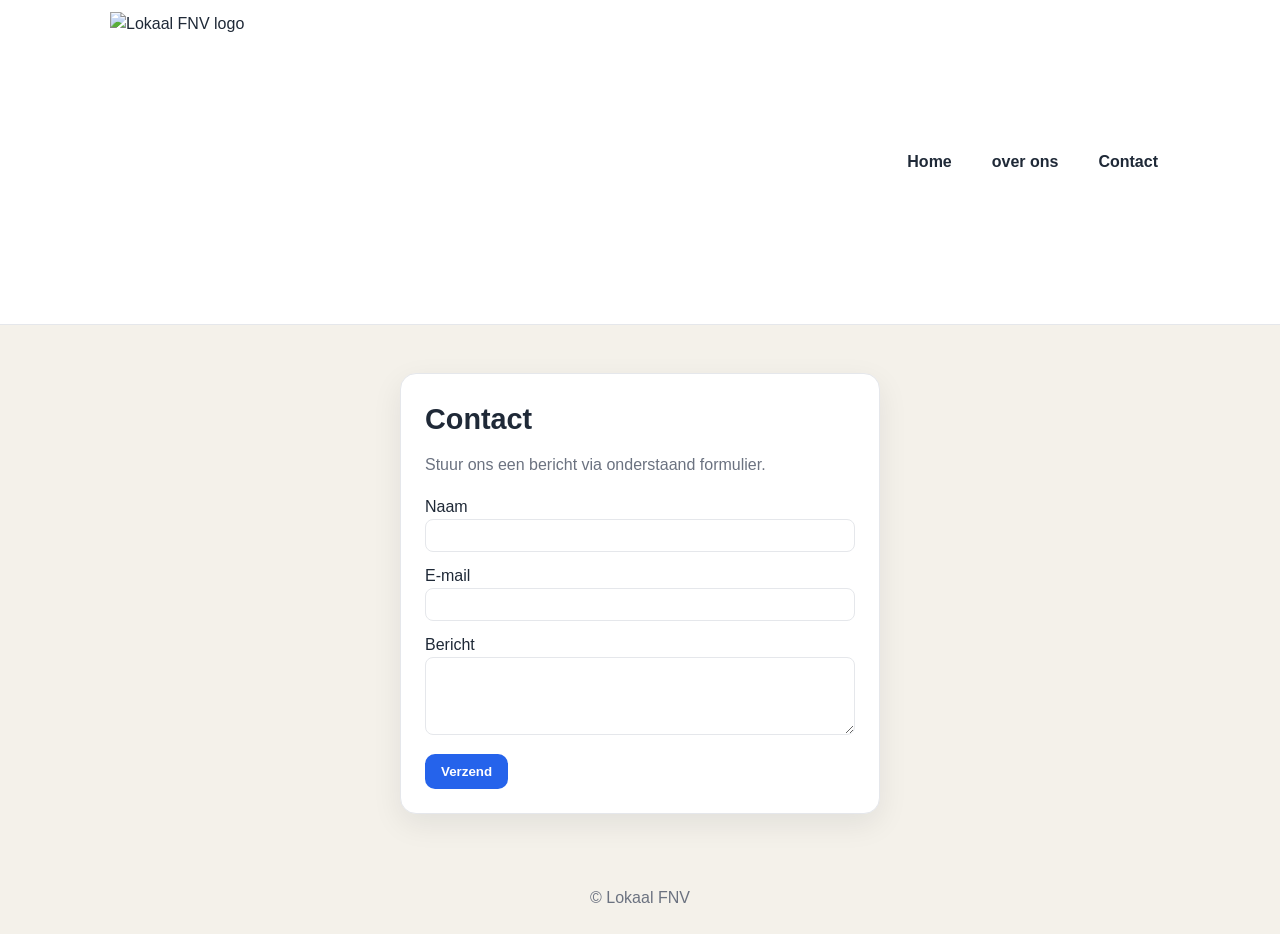
==== contact.html @ c1ed629d "comments and stuff" ====
<!doctype html>
<html lang="nl">
<head>
  <meta charset="utf-8">
  <meta name="viewport" content="width=device-width,initial-scale=1">
  <title>Contact</title>
  <!-- Stylesheet: shared site styles -->
  <link rel="stylesheet" href="style.css">
</head>
<body>
  <!-- Site header: contains logo and main navigation -->
  <header class="site-header">
    <nav class="navbar" role="navigation" aria-label="Main navigation">
      <div class="logo-space">
        <img src="LokaalFNV.jpg" alt="Lokaal FNV logo">
      </div>

      <ul class="nav-links">
        <li><a href="index.html">Home</a></li>
        <li><a href="overons.html">over ons</a></li>
        <li><a href="contact.html">Contact</a></li>
      </ul>
    </nav>
  </header>

  <!-- Main content: contact form inside a card -->
  <main class="card">
    <h1>Contact</h1>
    <p>Stuur ons een bericht via onderstaand formulier.</p>
    <form action="#" method="post">
      <div style="margin-bottom:12px">
        <label for="name">Naam</label><br>
        <input id="name" name="name" type="text" style="width:100%;padding:8px;border:1px solid var(--border);border-radius:8px">
      </div>
      <div style="margin-bottom:12px">
        <label for="email">E-mail</label><br>
        <input id="email" name="email" type="email" style="width:100%;padding:8px;border:1px solid var(--border);border-radius:8px">
      </div>
      <div style="margin-bottom:12px">
        <label for="message">Bericht</label><br>
        <textarea id="message" name="message" rows="4" style="width:100%;padding:8px;border:1px solid var(--border);border-radius:8px"></textarea>
      </div>
      <button type="submit">Verzend</button>
    </form>
  </main>

  <!-- Footer: site copyright / small info -->
  <footer style="text-align:center;padding:24px;color:var(--muted)">© Lokaal FNV</footer>
</body>
</html>
---- style.css ----
/* Theme variables: colors and shared tokens used across the site */
:root {
  --bg: #f4f1ea;
  --panel: #ffffff;
  --text: #1f2937;
  --muted: #6b7280;
  --accent: #2563eb;
  --accent-soft: #dbeafe;
  --border: #e5e7eb;
}

/* Global reset and box sizing */
* { box-sizing: border-box; }

/* Base page styles */
body {
  margin: 0;
  font-family: Arial, sans-serif;
  background: var(--bg);
  color: var(--text);
  line-height: 1.5;
}

/* Reusable card component used for hero and content panels */
.card {
  max-width: 480px;
  margin: 48px auto;
  padding: 24px;
  background: var(--panel);
  border: 1px solid var(--border);
  border-radius: 16px;
  box-shadow: 0 10px 30px rgba(15, 23, 42, 0.08);
}

/* Headings */
h1 {
  margin: 0 0 12px;
  font-size: 1.8rem;
}

/* Paragraph / muted text */
p {
  margin: 0 0 18px;
  color: var(--muted);
}

/* Primary button */
button {
  border: 0;
  border-radius: 10px;
  padding: 10px 16px;
  background: var(--accent);
  color: white;
  font-weight: 600;
  cursor: pointer;
}

button:hover {
  background: #1d4ed8;
}

/* Header / Navigation styles (logo + links) */
.site-header {
  background: var(--panel);
  border-bottom: 1px solid var(--border);
}
.navbar {
  display: flex;
  align-items: center;
  justify-content: space-between;
  max-width: 1100px;
  margin: 0 auto;
  padding: 12px 20px;
}
.logo-space img {
  height: 300px;
  width: auto;
  display: block;
}
.nav-links {
  list-style: none;
  margin: 0;
  padding: 0;
  display: flex;
  gap: 16px;
}
.nav-links a {
  text-decoration: none;
  color: var(--text);
  padding: 8px 12px;
  border-radius: 8px;
  font-weight: 600;
}
.nav-links a:hover {
  background: var(--accent-soft);
  color: var(--accent);
}

/* Responsive tweaks */
@media (max-width: 600px) {
  .nav-links { display: none; }
  .logo-space img { height: 36px; }
  .card { margin: 20px; }
}
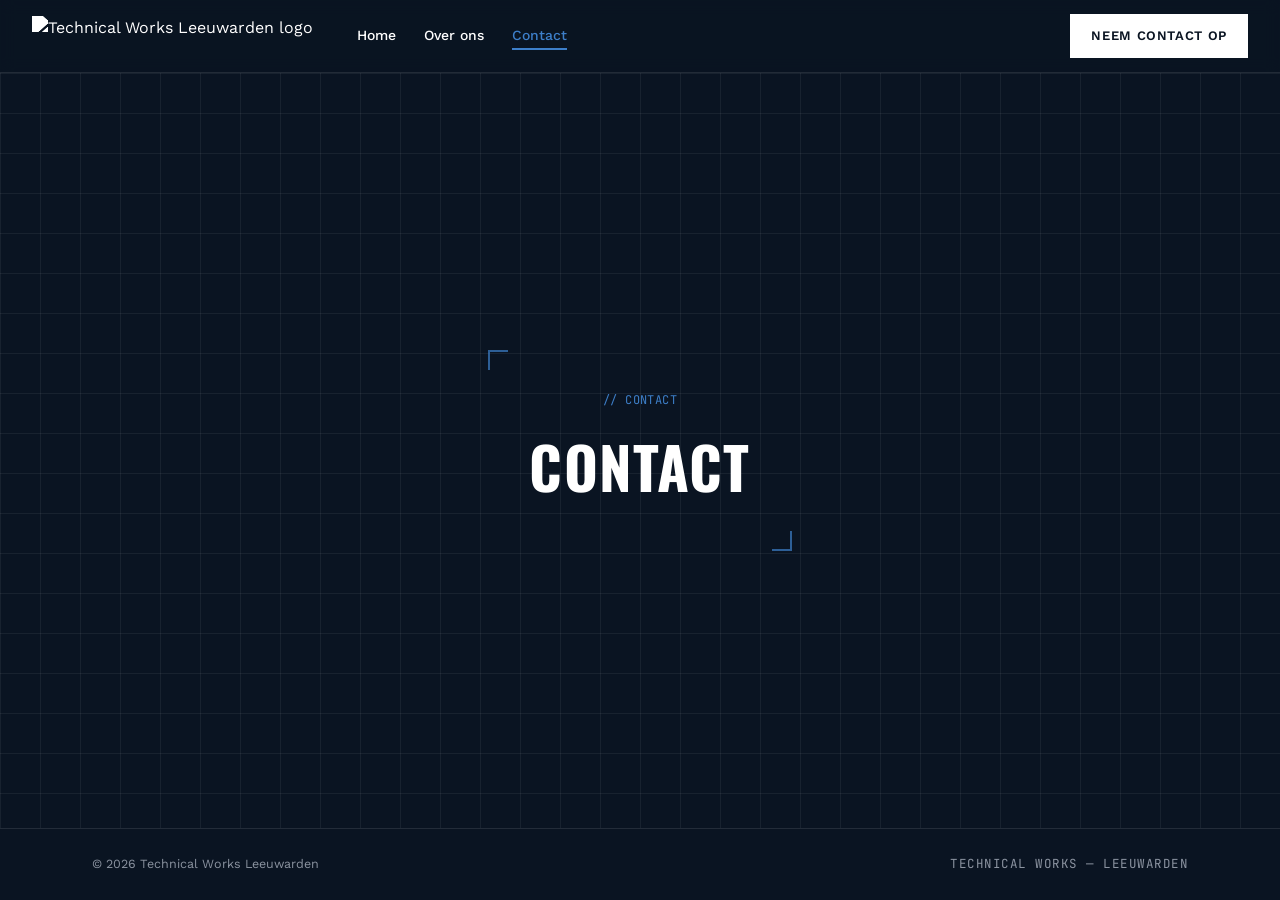
==== commit 2a1b3b48: "contact and overons fixed" ====
--- a/contact.html
+++ b/contact.html
@@ -1,50 +1,139 @@
-<!doctype html>
+<!DOCTYPE html>
 <html lang="nl">
 <head>
-  <meta charset="utf-8">
-  <meta name="viewport" content="width=device-width,initial-scale=1">
-  <title>Contact</title>
-  <!-- Stylesheet: shared site styles -->
-  <link rel="stylesheet" href="style.css">
+<meta charset="UTF-8">
+<meta name="viewport" content="width=device-width, initial-scale=1.0">
+<title>Contact — Technical Works Leeuwarden</title>
+<link rel="preconnect" href="https://fonts.googleapis.com">
+<link href="https://fonts.googleapis.com/css2?family=Oswald:wght@400;500;600;700&family=Work+Sans:wght@400;500;600&family=JetBrains+Mono:wght@400;500&display=swap" rel="stylesheet">
+<style>
+  :root{
+    --ink:#0A1422;
+    --blue:#1E559D;
+    --blue-light:#3D7FC9;
+    --steel:#8B93A0;
+    --bg:#F4F5F7;
+    --line: rgba(30,85,157,0.14);
+    --white:#FFFFFF;
+  }
+  *{margin:0;padding:0;box-sizing:border-box;}
+  html{scroll-behavior:smooth;}
+  body{
+    background:var(--ink);
+    color:var(--white);
+    font-family:'Work Sans', sans-serif;
+    line-height:1.5;
+    min-height:100vh;
+    display:flex; flex-direction:column;
+  }
+  h1,h2,h3{
+    font-family:'Oswald', sans-serif;
+    text-transform:uppercase;
+    letter-spacing:0.02em;
+  }
+  .mono{font-family:'JetBrains Mono', monospace; letter-spacing:0.04em;}
+  a{color:inherit; text-decoration:none;}
+  .wrap{max-width:1160px; margin:0 auto; padding:0 32px;}
+
+  .grid-bg{
+    position:absolute; inset:0;
+    background-image:
+      linear-gradient(rgba(255,255,255,0.06) 1px, transparent 1px),
+      linear-gradient(90deg, rgba(255,255,255,0.06) 1px, transparent 1px);
+    background-size:40px 40px;
+    pointer-events:none;
+  }
+
+  .bracket{position:relative;}
+  .bracket::before, .bracket::after{
+    content:''; position:absolute; width:18px; height:18px;
+    border-color:var(--blue-light); border-style:solid; opacity:0.7;
+  }
+  .bracket::before{top:-1px;left:-1px;border-width:2px 0 0 2px;}
+  .bracket::after{bottom:-1px;right:-1px;border-width:0 2px 2px 0;}
+
+  /* ---------- NAV ---------- */
+  header{
+    position:sticky; top:0; z-index:50;
+    background:rgba(10,20,34,0.85);
+    backdrop-filter:blur(8px);
+    border-bottom:1px solid rgba(255,255,255,0.1);
+  }
+  nav{
+    display:flex; align-items:center; justify-content:space-between;
+    padding:14px 32px; width:100%;
+  }
+  .nav-left{display:flex; align-items:center; gap:44px;}
+  .brand{display:flex; align-items:center; gap:10px;}
+  .brand img{height:40px; width:auto; display:block; filter:brightness(0) invert(1);}
+  .navlinks{display:flex; gap:28px; font-size:14px; font-weight:500;}
+  .navlinks a{position:relative; padding:4px 0; color:var(--white);}
+  .navlinks a.current{color:var(--blue-light);}
+  .navlinks a::after{
+    content:''; position:absolute; left:0; bottom:0; height:2px; width:0;
+    background:var(--blue-light); transition:width .25s ease;
+  }
+  .navlinks a:hover::after, .navlinks a.current::after{width:100%;}
+  .nav-cta{
+    font-size:13px; font-weight:600; text-transform:uppercase; letter-spacing:.05em;
+    background:var(--white); color:var(--ink); padding:11px 20px;
+    border:1px solid var(--white);
+    transition:background .2s ease, color .2s ease;
+  }
+  .nav-cta:hover{background:transparent; color:var(--white);}
+
+  /* ---------- PAGE ---------- */
+  main{position:relative; flex:1; display:flex; align-items:center; padding:90px 0;}
+  .page-head{padding:40px; max-width:640px; margin:0 auto;}
+  .tag{font-size:12px; color:var(--blue-light); margin-bottom:14px; display:block;}
+  .page-head h1{font-size:clamp(34px,5vw,58px); color:var(--white); text-align:center;}
+
+  /* ---------- FOOTER ---------- */
+  footer{padding:26px 0; border-top:1px solid rgba(255,255,255,0.1);}
+  footer .wrap{
+    display:flex; justify-content:space-between; align-items:center; flex-wrap:wrap; gap:12px;
+    font-size:12.5px; color:var(--steel);
+  }
+
+  @media (max-width:820px){
+    .navlinks{display:none;}
+  }
+</style>
 </head>
 <body>
-  <!-- Site header: contains logo and main navigation -->
-  <header class="site-header">
-    <nav class="navbar" role="navigation" aria-label="Main navigation">
-      <div class="logo-space">
-        <img src="LokaalFNV.jpg" alt="Lokaal FNV logo">
+
+<header>
+  <nav>
+    <div class="nav-left">
+      <div class="brand">
+        <img src="logo.png" alt="Technical Works Leeuwarden logo">
       </div>
+      <div class="navlinks">
+        <a href="../index.html">Home</a>
+        <a href="../over-ons/index.html">Over ons</a>
+        <a href="index.html" class="current">Contact</a>
+      </div>
+    </div>
+    <a href="index.html" class="nav-cta">Neem contact op</a>
+  </nav>
+</header>
 
-      <ul class="nav-links">
-        <li><a href="index.html">Home</a></li>
-        <li><a href="overons.html">over ons</a></li>
-        <li><a href="contact.html">Contact</a></li>
-      </ul>
-    </nav>
-  </header>
+<main>
+  <div class="grid-bg"></div>
+  <div class="wrap" style="position:relative; z-index:2;">
+    <div class="page-head bracket">
+      <span class="tag mono" style="text-align:center; display:block;">// CONTACT</span>
+      <h1>Contact</h1>
+    </div>
+  </div>
+</main>
 
-  <!-- Main content: contact form inside a card -->
-  <main class="card">
-    <h1>Contact</h1>
-    <p>Stuur ons een bericht via onderstaand formulier.</p>
-    <form action="#" method="post">
-      <div style="margin-bottom:12px">
-        <label for="name">Naam</label><br>
-        <input id="name" name="name" type="text" style="width:100%;padding:8px;border:1px solid var(--border);border-radius:8px">
-      </div>
-      <div style="margin-bottom:12px">
-        <label for="email">E-mail</label><br>
-        <input id="email" name="email" type="email" style="width:100%;padding:8px;border:1px solid var(--border);border-radius:8px">
-      </div>
-      <div style="margin-bottom:12px">
-        <label for="message">Bericht</label><br>
-        <textarea id="message" name="message" rows="4" style="width:100%;padding:8px;border:1px solid var(--border);border-radius:8px"></textarea>
-      </div>
-      <button type="submit">Verzend</button>
-    </form>
-  </main>
+<footer>
+  <div class="wrap">
+    <span>© 2026 Technical Works Leeuwarden</span>
+    <span class="mono">TECHNICAL WORKS — LEEUWARDEN</span>
+  </div>
+</footer>
 
-  <!-- Footer: site copyright / small info -->
-  <footer style="text-align:center;padding:24px;color:var(--muted)">© Lokaal FNV</footer>
 </body>
 </html>
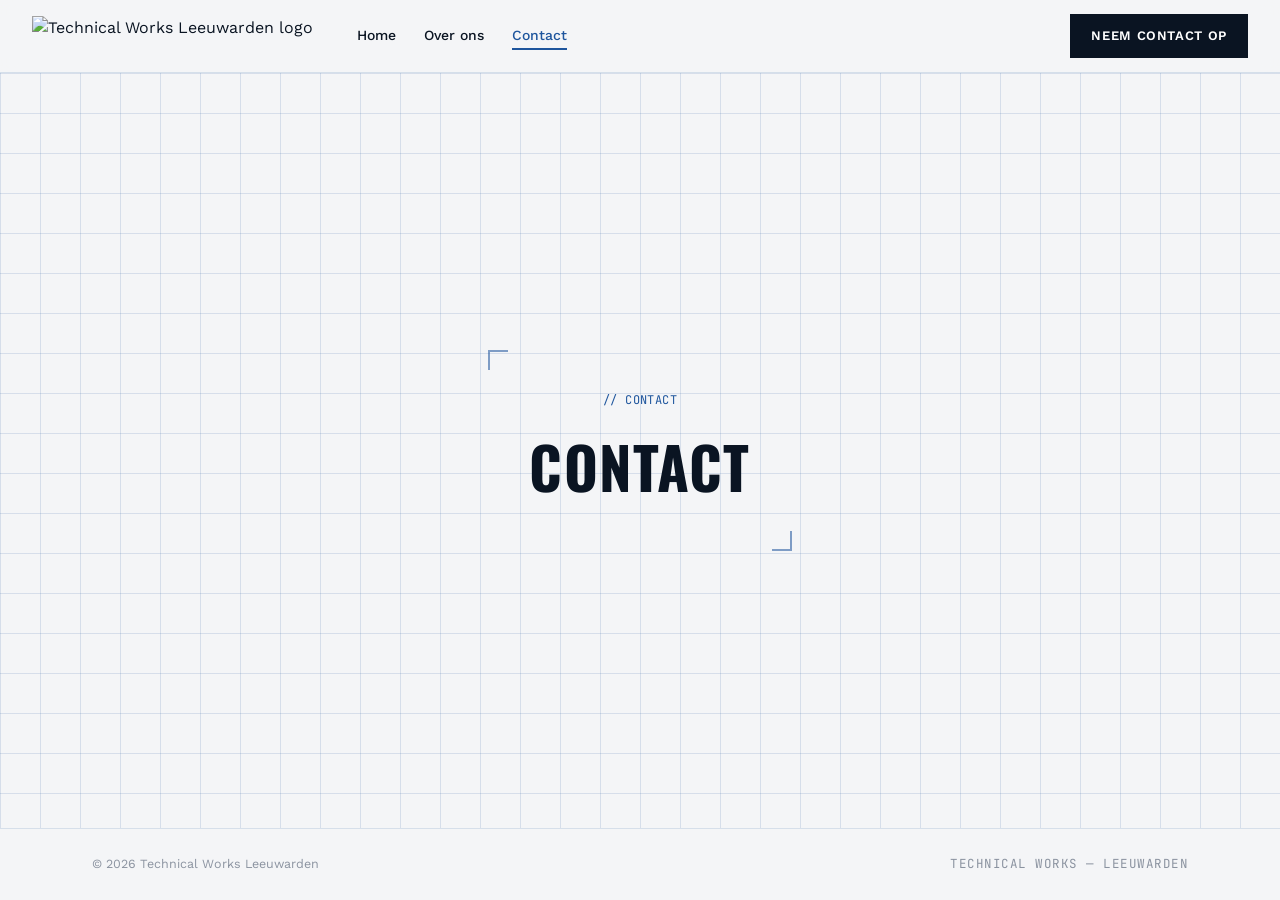
==== commit a73f403b: "contact style synced with index.html and overons.html" ====
--- a/contact.html
+++ b/contact.html
@@ -19,8 +19,8 @@
   *{margin:0;padding:0;box-sizing:border-box;}
   html{scroll-behavior:smooth;}
   body{
-    background:var(--ink);
-    color:var(--white);
+    background:var(--bg);
+    color:var(--ink);
     font-family:'Work Sans', sans-serif;
     line-height:1.5;
     min-height:100vh;
@@ -38,8 +38,8 @@
   .grid-bg{
     position:absolute; inset:0;
     background-image:
-      linear-gradient(rgba(255,255,255,0.06) 1px, transparent 1px),
-      linear-gradient(90deg, rgba(255,255,255,0.06) 1px, transparent 1px);
+      linear-gradient(var(--line) 1px, transparent 1px),
+      linear-gradient(90deg, var(--line) 1px, transparent 1px);
     background-size:40px 40px;
     pointer-events:none;
   }
@@ -47,7 +47,7 @@
   .bracket{position:relative;}
   .bracket::before, .bracket::after{
     content:''; position:absolute; width:18px; height:18px;
-    border-color:var(--blue-light); border-style:solid; opacity:0.7;
+    border-color:var(--blue); border-style:solid; opacity:0.55;
   }
   .bracket::before{top:-1px;left:-1px;border-width:2px 0 0 2px;}
   .bracket::after{bottom:-1px;right:-1px;border-width:0 2px 2px 0;}
@@ -55,9 +55,9 @@
   /* ---------- NAV ---------- */
   header{
     position:sticky; top:0; z-index:50;
-    background:rgba(10,20,34,0.85);
+    background:rgba(244,245,247,0.9);
     backdrop-filter:blur(8px);
-    border-bottom:1px solid rgba(255,255,255,0.1);
+    border-bottom:1px solid var(--line);
   }
   nav{
     display:flex; align-items:center; justify-content:space-between;
@@ -65,31 +65,31 @@
   }
   .nav-left{display:flex; align-items:center; gap:44px;}
   .brand{display:flex; align-items:center; gap:10px;}
-  .brand img{height:40px; width:auto; display:block; filter:brightness(0) invert(1);}
+  .brand img{height:40px; width:auto; display:block;}
   .navlinks{display:flex; gap:28px; font-size:14px; font-weight:500;}
-  .navlinks a{position:relative; padding:4px 0; color:var(--white);}
-  .navlinks a.current{color:var(--blue-light);}
+  .navlinks a{position:relative; padding:4px 0; color:var(--ink);}
+  .navlinks a.current{color:var(--blue);}
   .navlinks a::after{
     content:''; position:absolute; left:0; bottom:0; height:2px; width:0;
-    background:var(--blue-light); transition:width .25s ease;
+    background:var(--blue); transition:width .25s ease;
   }
   .navlinks a:hover::after, .navlinks a.current::after{width:100%;}
   .nav-cta{
     font-size:13px; font-weight:600; text-transform:uppercase; letter-spacing:.05em;
-    background:var(--white); color:var(--ink); padding:11px 20px;
-    border:1px solid var(--white);
+    background:var(--ink); color:var(--white); padding:11px 20px;
+    border:1px solid var(--ink);
     transition:background .2s ease, color .2s ease;
   }
-  .nav-cta:hover{background:transparent; color:var(--white);}
+  .nav-cta:hover{background:transparent; color:var(--ink);}
 
   /* ---------- PAGE ---------- */
   main{position:relative; flex:1; display:flex; align-items:center; padding:90px 0;}
   .page-head{padding:40px; max-width:640px; margin:0 auto;}
-  .tag{font-size:12px; color:var(--blue-light); margin-bottom:14px; display:block;}
-  .page-head h1{font-size:clamp(34px,5vw,58px); color:var(--white); text-align:center;}
+  .tag{font-size:12px; color:var(--blue); margin-bottom:14px; display:block;}
+  .page-head h1{font-size:clamp(34px,5vw,58px); color:var(--ink); text-align:center;}
 
   /* ---------- FOOTER ---------- */
-  footer{padding:26px 0; border-top:1px solid rgba(255,255,255,0.1);}
+  footer{padding:26px 0; border-top:1px solid var(--line);}
   footer .wrap{
     display:flex; justify-content:space-between; align-items:center; flex-wrap:wrap; gap:12px;
     font-size:12.5px; color:var(--steel);
@@ -109,12 +109,12 @@
         <img src="logo.png" alt="Technical Works Leeuwarden logo">
       </div>
       <div class="navlinks">
-        <a href="../index.html">Home</a>
-        <a href="../over-ons/index.html">Over ons</a>
+        <a href="index.html">Home</a>
+        <a href="overons.html">Over ons</a>
         <a href="index.html" class="current">Contact</a>
       </div>
     </div>
-    <a href="index.html" class="nav-cta">Neem contact op</a>
+    <a href="contact.html" class="nav-cta">Neem contact op</a>
   </nav>
 </header>
 
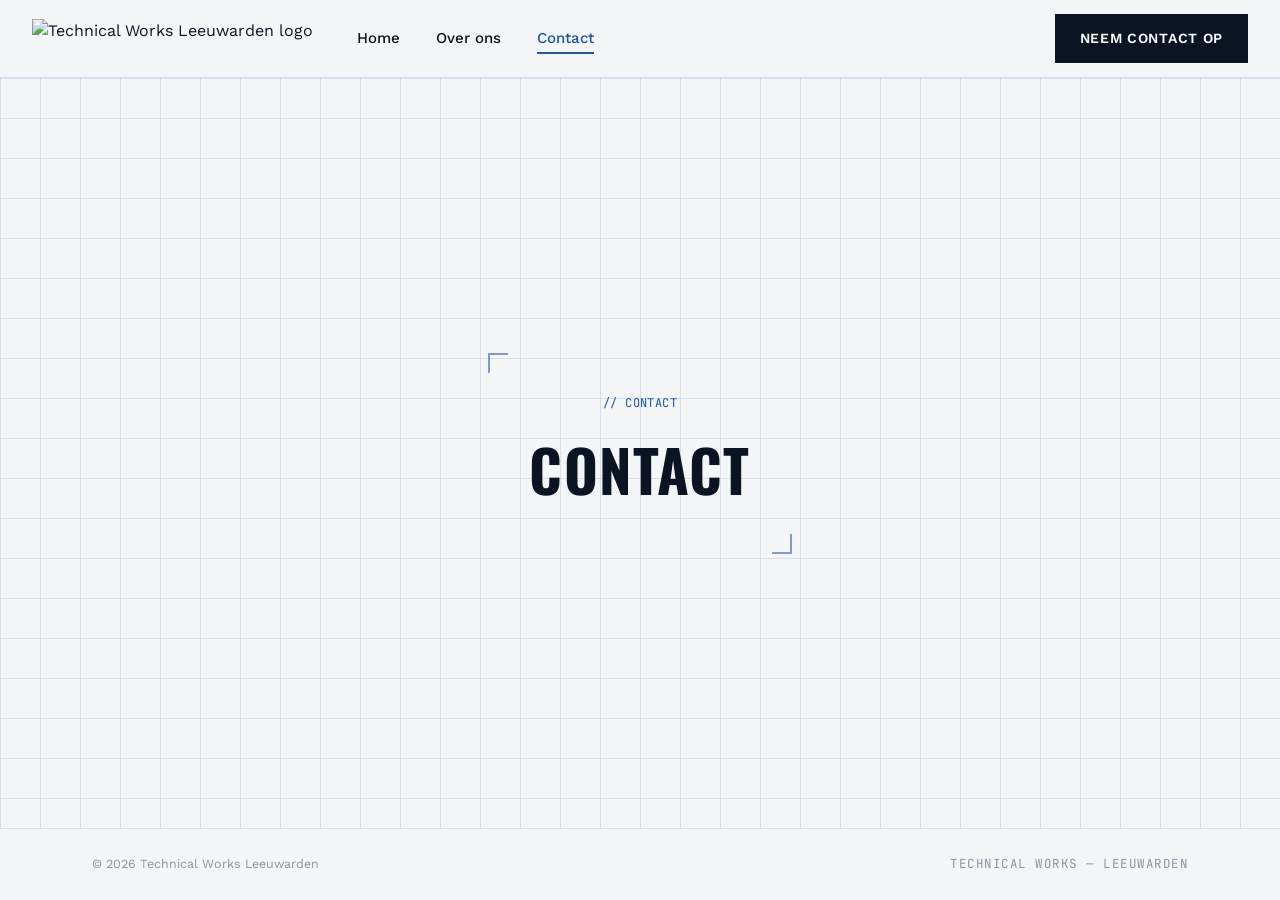
==== commit 196901ac: "logo fix and navbar stuff" ====
--- a/contact.html
+++ b/contact.html
@@ -66,7 +66,7 @@
   .nav-left{display:flex; align-items:center; gap:44px;}
   .brand{display:flex; align-items:center; gap:10px;}
   .brand img{height:40px; width:auto; display:block;}
-  .navlinks{display:flex; gap:28px; font-size:14px; font-weight:500;}
+  .navlinks{display:flex; gap:36px; font-size:15px; font-weight:500;}
   .navlinks a{position:relative; padding:4px 0; color:var(--ink);}
   .navlinks a.current{color:var(--blue);}
   .navlinks a::after{
@@ -75,8 +75,8 @@
   }
   .navlinks a:hover::after, .navlinks a.current::after{width:100%;}
   .nav-cta{
-    font-size:13px; font-weight:600; text-transform:uppercase; letter-spacing:.05em;
-    background:var(--ink); color:var(--white); padding:11px 20px;
+    font-size:14px; font-weight:600; text-transform:uppercase; letter-spacing:.05em;
+    background:var(--ink); color:var(--white); padding:13px 24px;
     border:1px solid var(--ink);
     transition:background .2s ease, color .2s ease;
   }
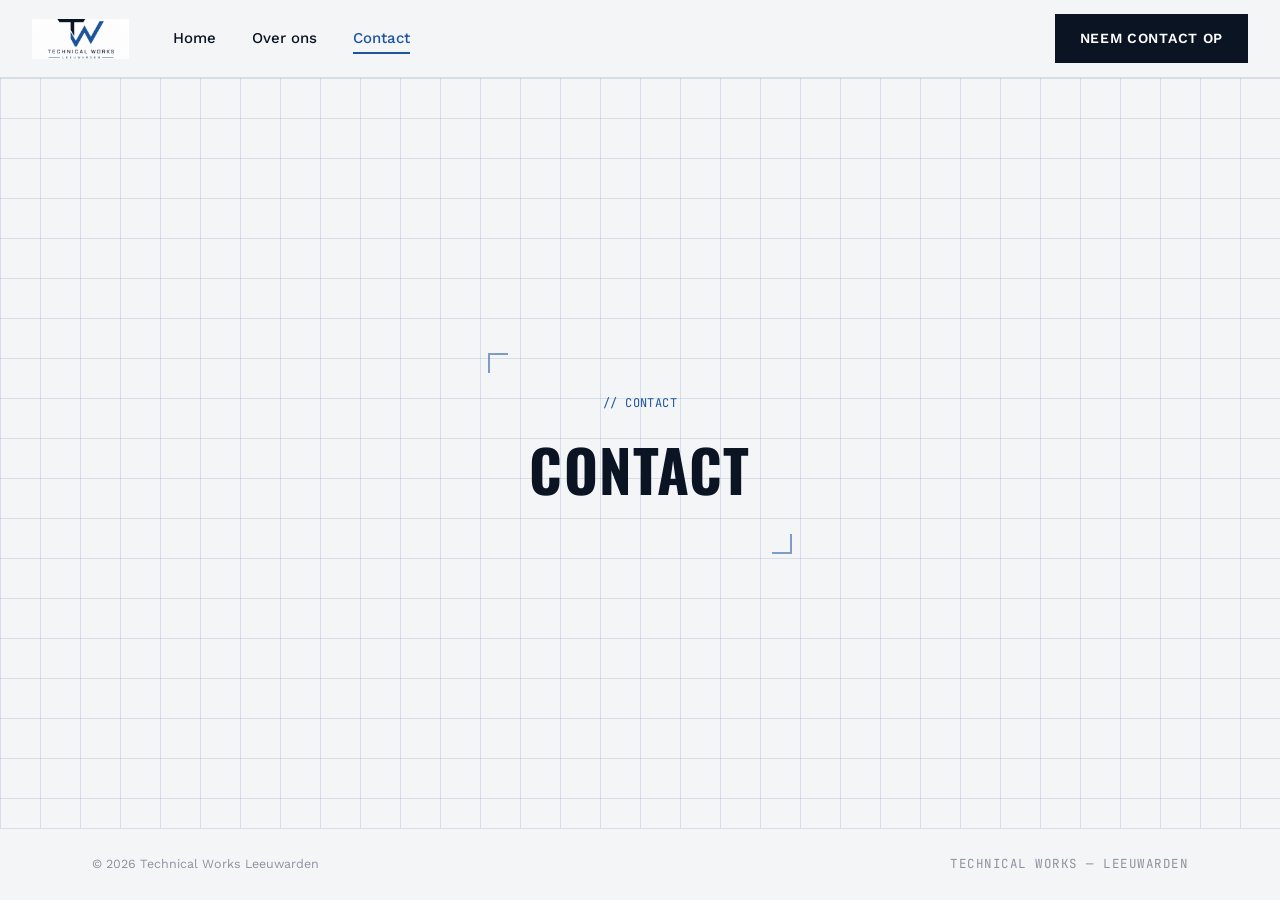
==== commit 08510501: "Portfolio toegevoegd" ====
--- a/contact.html
+++ b/contact.html
@@ -111,7 +111,7 @@
       <div class="navlinks">
         <a href="index.html">Home</a>
         <a href="overons.html">Over ons</a>
-        <a href="index.html" class="current">Contact</a>
+        <a href="contact.html" class="current">Contact</a>
       </div>
     </div>
     <a href="contact.html" class="nav-cta">Neem contact op</a>
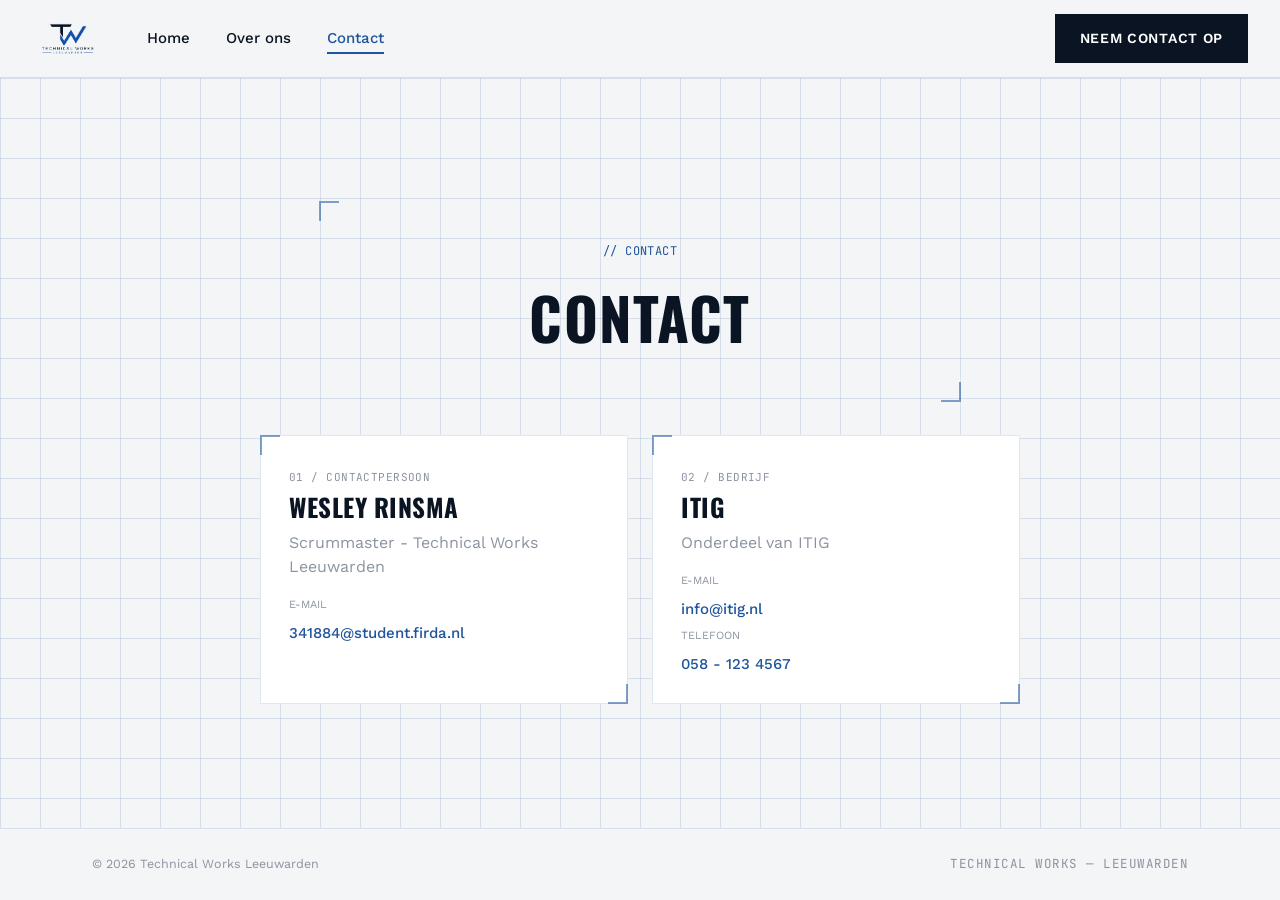
==== commit 545a42ff: "contact pagina update" ====
--- a/contact.html
+++ b/contact.html
@@ -87,6 +87,20 @@
   .page-head{padding:40px; max-width:640px; margin:0 auto;}
   .tag{font-size:12px; color:var(--blue); margin-bottom:14px; display:block;}
   .page-head h1{font-size:clamp(34px,5vw,58px); color:var(--ink); text-align:center;}
+  .contact-grid{
+    display:grid; grid-template-columns:repeat(2, minmax(0, 1fr)); gap:24px;
+    max-width:760px; margin:34px auto 0;
+  }
+  .contact-card{
+    position:relative; padding:28px; background:var(--white);
+    border:1px solid var(--line);
+  }
+  .contact-card h2{font-size:25px; margin-bottom:6px;}
+  .contact-card p{color:var(--steel); margin-bottom:18px;}
+  .contact-details{display:flex; flex-direction:column; gap:8px; font-size:15px;}
+  .contact-details a{color:var(--blue); font-weight:500; overflow-wrap:anywhere;}
+  .contact-details a:hover{text-decoration:underline;}
+  .contact-label{font-size:11px; color:var(--steel); text-transform:uppercase;}
 
   /* ---------- FOOTER ---------- */
   footer{padding:26px 0; border-top:1px solid var(--line);}
@@ -97,6 +111,12 @@
 
   @media (max-width:820px){
     .navlinks{display:none;}
+  }
+  @media (max-width:620px){
+    main{padding:56px 0;}
+    .page-head{padding:28px 20px;}
+    .contact-grid{grid-template-columns:1fr; margin-top:20px;}
+    .contact-card{padding:24px;}
   }
 </style>
 </head>
@@ -125,6 +145,28 @@
       <span class="tag mono" style="text-align:center; display:block;">// CONTACT</span>
       <h1>Contact</h1>
     </div>
+    <section class="contact-grid" aria-label="Contactgegevens">
+      <article class="contact-card bracket">
+        <span class="contact-label mono">01 / CONTACTPERSOON</span>
+        <h2>Wesley Rinsma</h2>
+        <p>Scrummaster - Technical Works Leeuwarden</p>
+        <div class="contact-details">
+          <span class="contact-label">E-mail</span>
+          <a href="mailto:341884@student.firda.nl">341884@student.firda.nl</a>
+        </div>
+      </article>
+      <article class="contact-card bracket">
+        <span class="contact-label mono">02 / BEDRIJF</span>
+        <h2>ITIG</h2>
+        <p>Onderdeel van ITIG</p>
+        <div class="contact-details">
+          <span class="contact-label">E-mail</span>
+          <a href="mailto:info@itig.nl">info@itig.nl</a>
+          <span class="contact-label">Telefoon</span>
+          <a href="tel:+31581234567">058 - 123 4567</a>
+        </div>
+      </article>
+    </section>
   </div>
 </main>
 
